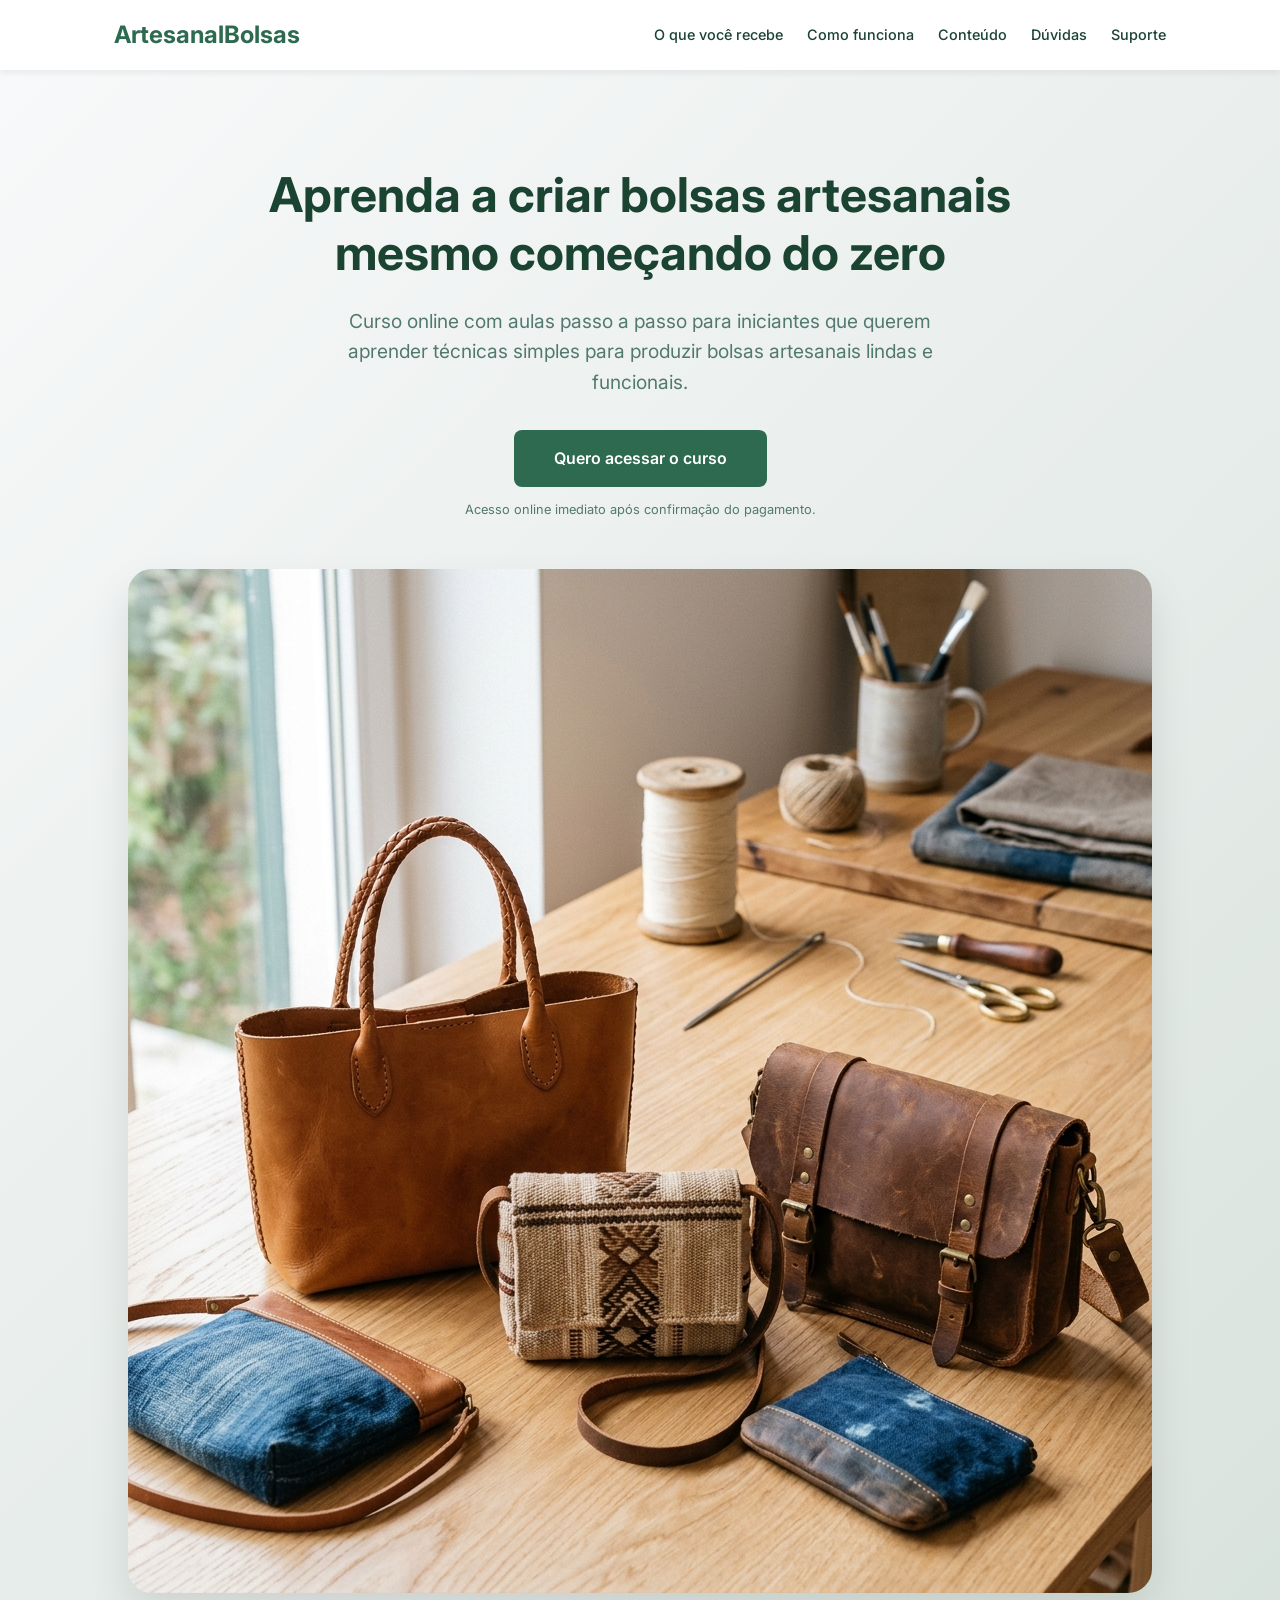
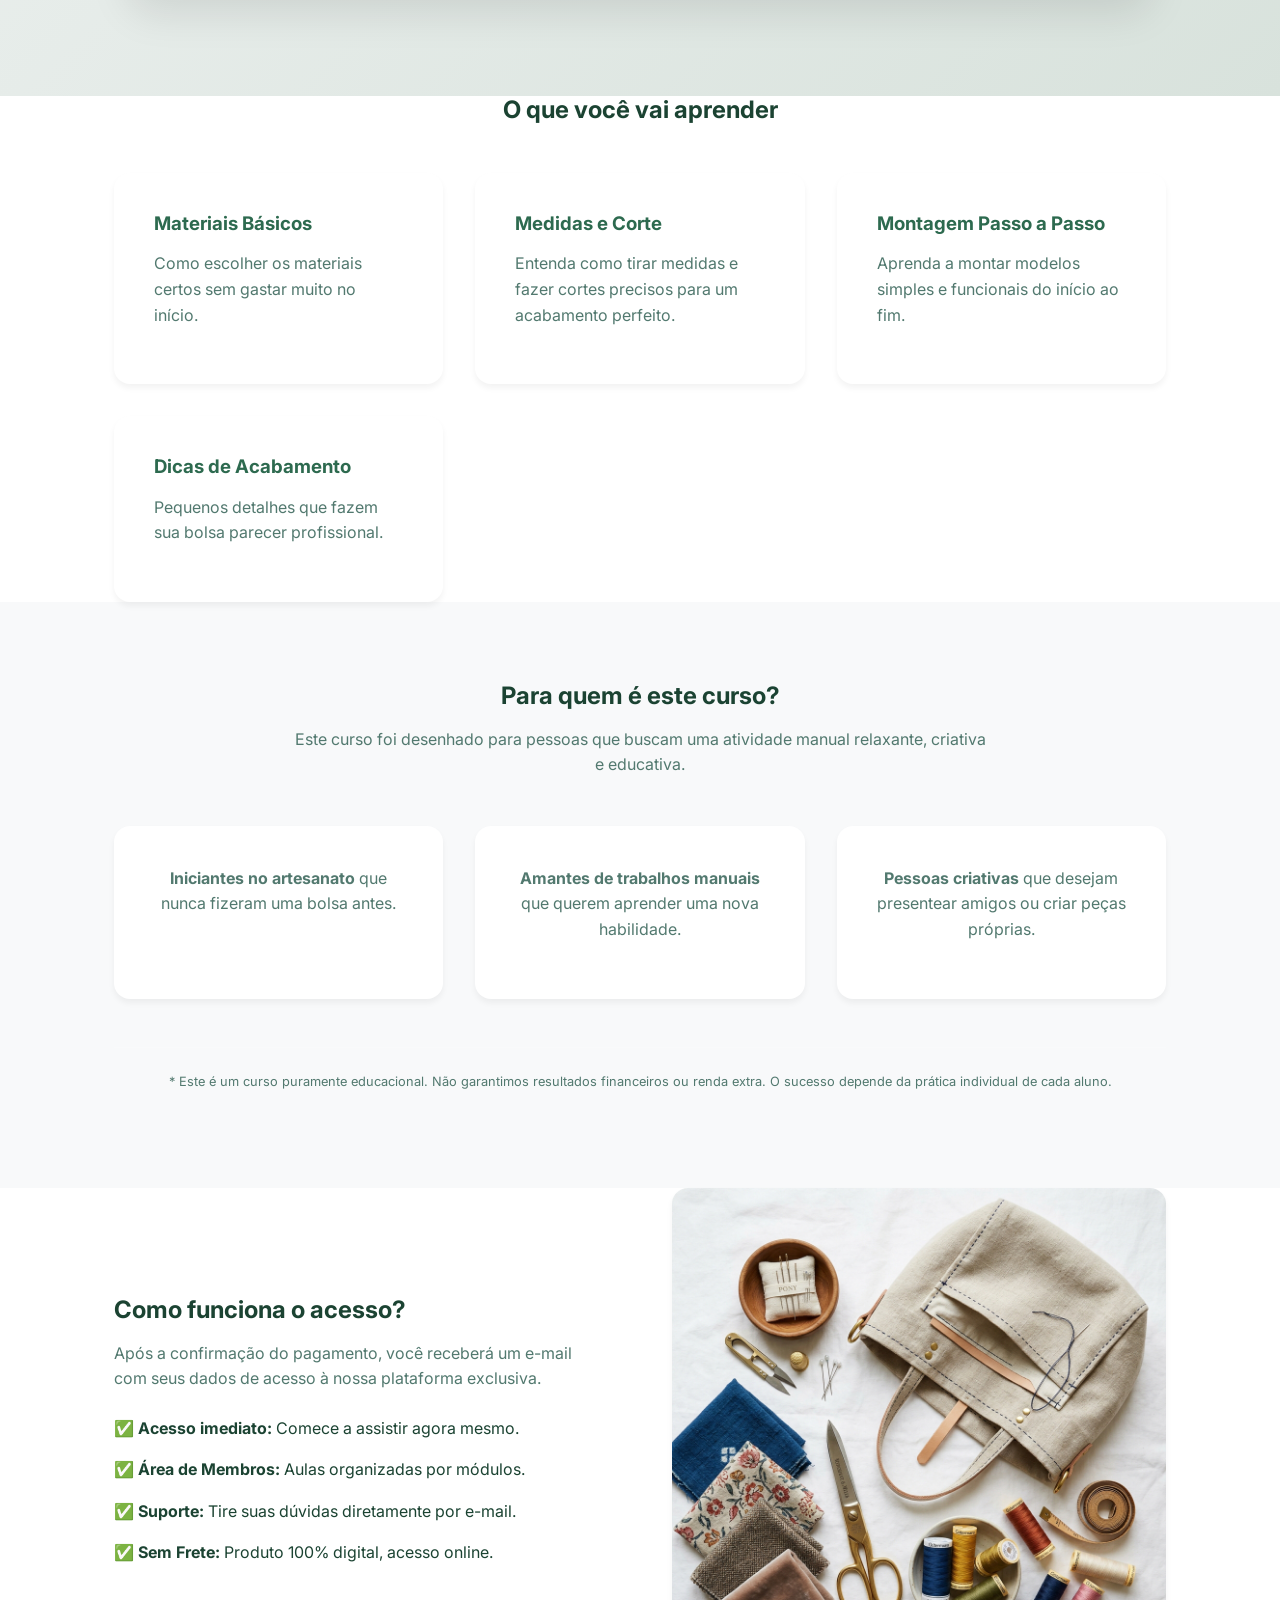
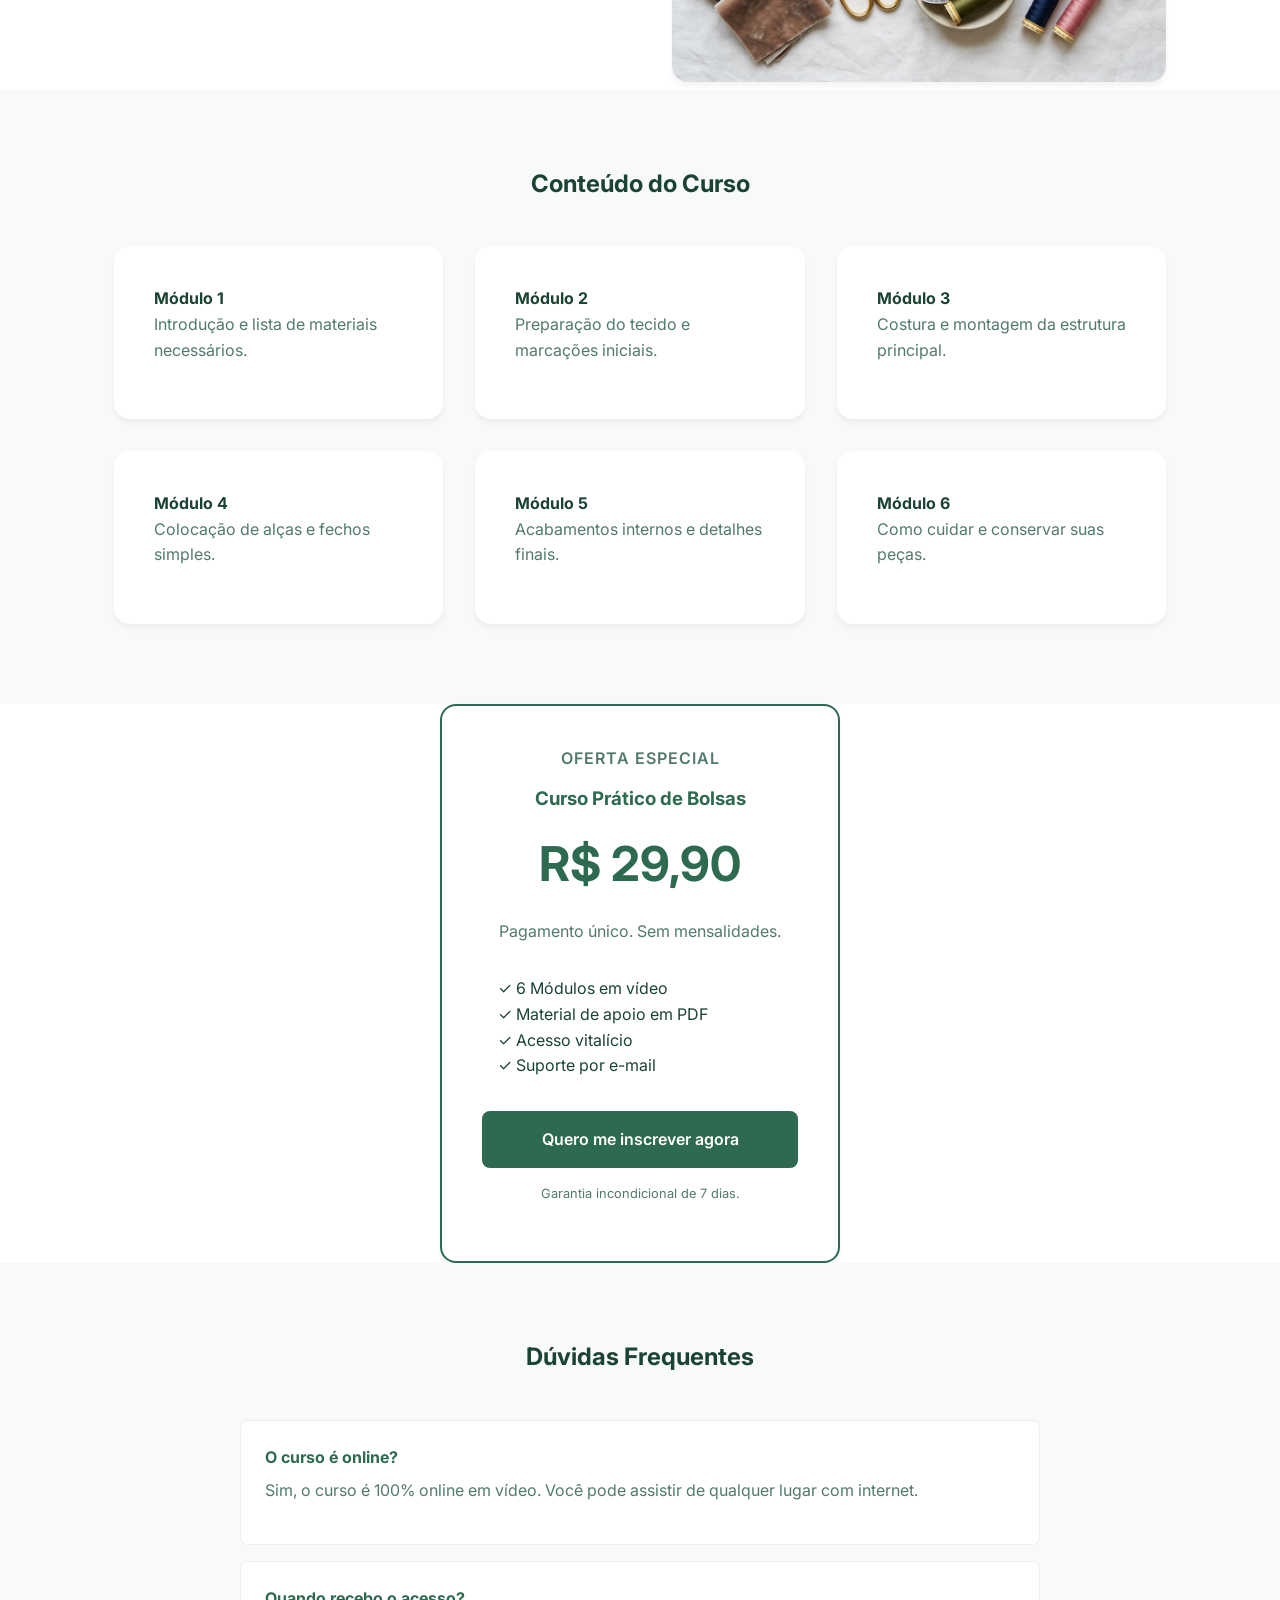
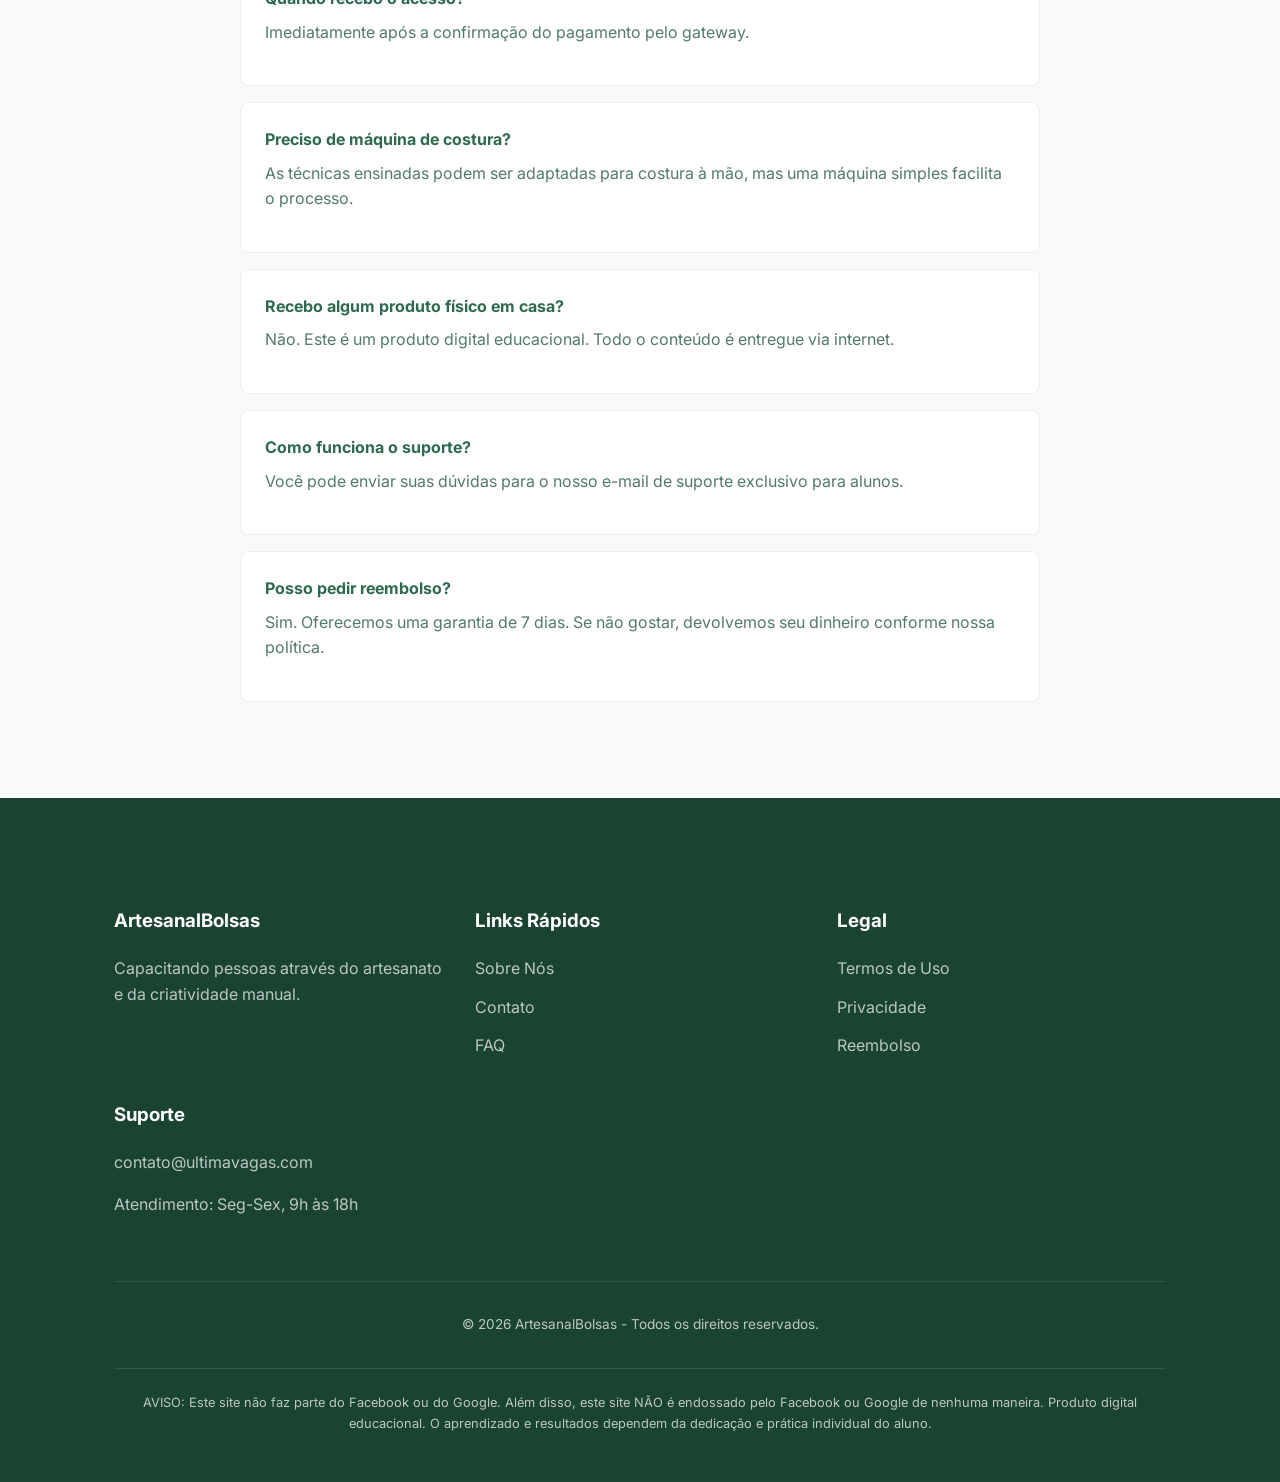
==== index.html @ 2ac066bf "Initial commit: KYC site for Artisanal Bags Course" ====
<!DOCTYPE html>
<html lang="pt-BR">
<head>
    <meta charset="UTF-8">
    <meta name="viewport" content="width=device-width, initial-scale=1.0">
    <title>Curso Prático de Bolsas Artesanais para Iniciantes | Aprenda do Zero</title>
    <meta name="description" content="Aprenda a criar bolsas artesanais lindas e funcionais com nosso curso online passo a passo para iniciantes. Acesso imediato e suporte garantido.">
    
    <!-- Open Graph -->
    <meta property="og:title" content="Curso Prático de Bolsas Artesanais para Iniciantes">
    <meta property="og:description" content="Aprenda técnicas simples de artesanato para criar suas próprias bolsas. Curso 100% online.">
    <meta property="og:image" content="assets/hero.png">
    <meta property="og:type" content="website">
    
    <link rel="stylesheet" href="css/style.css">
    
    <!-- Schema.org for Course -->
    <script type="application/ld+json">
    {
      "@context": "https://schema.org",
      "@type": "Course",
      "name": "Curso Prático de Bolsas Artesanais para Iniciantes",
      "description": "Curso online com aulas passo a passo para iniciantes que querem aprender técnicas simples para produzir bolsas artesanais.",
      "provider": {
        "@type": "Organization",
        "name": "Bolsas Artesanais Online",
        "sameAs": "https://dlocal.ultimavagas.com"
      }
    }
    </script>
</head>
<body>

    <header>
        <div class="container">
            <a href="index.html" class="logo">ArtesanalBolsas</a>
            <nav>
                <ul>
                    <li><a href="#aprender">O que você recebe</a></li>
                    <li><a href="#como-funciona">Como funciona</a></li>
                    <li><a href="#conteudo">Conteúdo</a></li>
                    <li><a href="#duvidas">Dúvidas</a></li>
                    <li><a href="pages/contato.html">Suporte</a></li>
                </ul>
            </nav>
        </div>
    </header>

    <main>
        <!-- Hero Section -->
        <section class="hero">
            <div class="container">
                <h1>Aprenda a criar bolsas artesanais mesmo começando do zero</h1>
                <p>Curso online com aulas passo a passo para iniciantes que querem aprender técnicas simples para produzir bolsas artesanais lindas e funcionais.</p>
                <a href="#preco" class="btn btn-primary">Quero acessar o curso</a>
                <span class="sub-btn-text">Acesso online imediato após confirmação do pagamento.</span>
                <img src="assets/hero.png" alt="Bolsas Artesanais" class="hero-img">
            </div>
        </section>

        <!-- Learning Section -->
        <section id="aprender" class="container">
            <h2 style="text-align: center;">O que você vai aprender</h2>
            <div class="grid">
                <div class="card">
                    <h3>Materiais Básicos</h3>
                    <p>Como escolher os materiais certos sem gastar muito no início.</p>
                </div>
                <div class="card">
                    <h3>Medidas e Corte</h3>
                    <p>Entenda como tirar medidas e fazer cortes precisos para um acabamento perfeito.</p>
                </div>
                <div class="card">
                    <h3>Montagem Passo a Passo</h3>
                    <p>Aprenda a montar modelos simples e funcionais do início ao fim.</p>
                </div>
                <div class="card">
                    <h3>Dicas de Acabamento</h3>
                    <p>Pequenos detalhes que fazem sua bolsa parecer profissional.</p>
                </div>
            </div>
        </section>

        <!-- For Whom Section -->
        <section style="background-color: var(--bg-light);">
            <div class="container" style="text-align: center;">
                <h2>Para quem é este curso?</h2>
                <p style="max-width: 700px; margin: 0 auto 3rem;">Este curso foi desenhado para pessoas que buscam uma atividade manual relaxante, criativa e educativa.</p>
                <div class="grid">
                    <div class="card">
                        <p><strong>Iniciantes no artesanato</strong> que nunca fizeram uma bolsa antes.</p>
                    </div>
                    <div class="card">
                        <p><strong>Amantes de trabalhos manuais</strong> que querem aprender uma nova habilidade.</p>
                    </div>
                    <div class="card">
                        <p><strong>Pessoas criativas</strong> que desejam presentear amigos ou criar peças próprias.</p>
                    </div>
                </div>
                <p class="compliance-notice" style="color: var(--text-light); margin-top: 3rem;">* Este é um curso puramente educacional. Não garantimos resultados financeiros ou renda extra. O sucesso depende da prática individual de cada aluno.</p>
            </div>
        </section>

        <!-- How it works Section -->
        <section id="como-funciona" class="container">
            <div style="display: flex; align-items: center; gap: 4rem; flex-wrap: wrap;">
                <div style="flex: 1; min-width: 300px;">
                    <h2>Como funciona o acesso?</h2>
                    <p>Após a confirmação do pagamento, você receberá um e-mail com seus dados de acesso à nossa plataforma exclusiva.</p>
                    <ul style="list-style: none; margin-top: 1.5rem;">
                        <li style="margin-bottom: 1rem;">✅ <strong>Acesso imediato:</strong> Comece a assistir agora mesmo.</li>
                        <li style="margin-bottom: 1rem;">✅ <strong>Área de Membros:</strong> Aulas organizadas por módulos.</li>
                        <li style="margin-bottom: 1rem;">✅ <strong>Suporte:</strong> Tire suas dúvidas diretamente por e-mail.</li>
                        <li style="margin-bottom: 1rem;">✅ <strong>Sem Frete:</strong> Produto 100% digital, acesso online.</li>
                    </ul>
                </div>
                <div style="flex: 1; min-width: 300px;">
                    <img src="assets/materials.png" alt="Materiais de Costura" style="width: 100%; border-radius: 1rem; box-shadow: var(--shadow);">
                </div>
            </div>
        </section>

        <!-- Course Content Section -->
        <section id="conteudo" style="background-color: var(--bg-light);">
            <div class="container">
                <h2 style="text-align: center;">Conteúdo do Curso</h2>
                <div class="grid">
                    <div class="card">
                        <h4>Módulo 1</h4>
                        <p>Introdução e lista de materiais necessários.</p>
                    </div>
                    <div class="card">
                        <h4>Módulo 2</h4>
                        <p>Preparação do tecido e marcações iniciais.</p>
                    </div>
                    <div class="card">
                        <h4>Módulo 3</h4>
                        <p>Costura e montagem da estrutura principal.</p>
                    </div>
                    <div class="card">
                        <h4>Módulo 4</h4>
                        <p>Colocação de alças e fechos simples.</p>
                    </div>
                    <div class="card">
                        <h4>Módulo 5</h4>
                        <p>Acabamentos internos e detalhes finais.</p>
                    </div>
                    <div class="card">
                        <h4>Módulo 6</h4>
                        <p>Como cuidar e conservar suas peças.</p>
                    </div>
                </div>
            </div>
        </section>

        <!-- Pricing Section -->
        <section id="preco" class="container">
            <div class="pricing-card card">
                <p style="font-weight: 600; text-transform: uppercase; letter-spacing: 1px;">Oferta Especial</p>
                <h3>Curso Prático de Bolsas</h3>
                <div class="price">R$ 29,90</div>
                <p>Pagamento único. Sem mensalidades.</p>
                <ul style="list-style: none; text-align: left; margin: 2rem 0; padding-left: 1rem;">
                    <li>✓ 6 Módulos em vídeo</li>
                    <li>✓ Material de apoio em PDF</li>
                    <li>✓ Acesso vitalício</li>
                    <li>✓ Suporte por e-mail</li>
                </ul>
                <a href="#" class="btn btn-primary" style="width: 100%;">Quero me inscrever agora</a>
                <p style="font-size: 0.8rem; margin-top: 1rem;">Garantia incondicional de 7 dias.</p>
            </div>
        </section>

        <!-- FAQ Section -->
        <section id="duvidas" class="faq">
            <div class="container">
                <h2 style="text-align: center;">Dúvidas Frequentes</h2>
                <div style="max-width: 800px; margin: 3rem auto 0;">
                    <div class="faq-item">
                        <h4>O curso é online?</h4>
                        <p>Sim, o curso é 100% online em vídeo. Você pode assistir de qualquer lugar com internet.</p>
                    </div>
                    <div class="faq-item">
                        <h4>Quando recebo o acesso?</h4>
                        <p>Imediatamente após a confirmação do pagamento pelo gateway.</p>
                    </div>
                    <div class="faq-item">
                        <h4>Preciso de máquina de costura?</h4>
                        <p>As técnicas ensinadas podem ser adaptadas para costura à mão, mas uma máquina simples facilita o processo.</p>
                    </div>
                    <div class="faq-item">
                        <h4>Recebo algum produto físico em casa?</h4>
                        <p>Não. Este é um produto digital educacional. Todo o conteúdo é entregue via internet.</p>
                    </div>
                    <div class="faq-item">
                        <h4>Como funciona o suporte?</h4>
                        <p>Você pode enviar suas dúvidas para o nosso e-mail de suporte exclusivo para alunos.</p>
                    </div>
                    <div class="faq-item">
                        <h4>Posso pedir reembolso?</h4>
                        <p>Sim. Oferecemos uma garantia de 7 dias. Se não gostar, devolvemos seu dinheiro conforme nossa política.</p>
                    </div>
                </div>
            </div>
        </section>
    </main>

    <footer>
        <div class="container">
            <div class="grid">
                <div>
                    <h3>ArtesanalBolsas</h3>
                    <p>Capacitando pessoas através do artesanato e da criatividade manual.</p>
                </div>
                <div>
                    <h3>Links Rápidos</h3>
                    <ul>
                        <li><a href="pages/sobre.html">Sobre Nós</a></li>
                        <li><a href="pages/contato.html">Contato</a></li>
                        <li><a href="#duvidas">FAQ</a></li>
                    </ul>
                </div>
                <div>
                    <h3>Legal</h3>
                    <ul>
                        <li><a href="pages/termos-de-uso.html">Termos de Uso</a></li>
                        <li><a href="pages/politica-de-privacidade.html">Privacidade</a></li>
                        <li><a href="pages/politica-de-reembolso.html">Reembolso</a></li>
                    </ul>
                </div>
                <div>
                    <h3>Suporte</h3>
                    <p>contato@ultimavagas.com</p>
                    <p>Atendimento: Seg-Sex, 9h às 18h</p>
                </div>
            </div>
            <div class="footer-bottom">
                <p>&copy; 2026 ArtesanalBolsas - Todos os direitos reservados.</p>
                <div class="compliance-notice">
                    <p>AVISO: Este site não faz parte do Facebook ou do Google. Além disso, este site NÃO é endossado pelo Facebook ou Google de nenhuma maneira. Produto digital educacional. O aprendizado e resultados dependem da dedicação e prática individual do aluno.</p>
                </div>
            </div>
        </div>
    </footer>

</body>
</html>
---- css/style.css ----
@import url('https://fonts.googleapis.com/css2?family=Inter:wght@300;400;600;700&display=swap');

:root {
    --primary: #2D6A4F;
    --primary-light: #40916C;
    --secondary: #D8E2DC;
    --accent: #B7E4C7;
    --text-dark: #1B4332;
    --text-light: #52796F;
    --bg-light: #F8F9FA;
    --white: #FFFFFF;
    --shadow: 0 4px 6px rgba(0, 0, 0, 0.05);
    --transition: all 0.3s ease;
}

* {
    margin: 0;
    padding: 0;
    box-sizing: border-box;
}

body {
    font-family: 'Inter', sans-serif;
    line-height: 1.6;
    color: var(--text-dark);
    background-color: var(--white);
    overflow-x: hidden;
}

/* Typography */
h1, h2, h3 {
    font-weight: 700;
    line-height: 1.2;
    margin-bottom: 1rem;
}

p {
    margin-bottom: 1rem;
    color: var(--text-light);
}

/* Layout */
.container {
    max-width: 1100px;
    margin: 0 auto;
    padding: 0 1.5rem;
}

section {
    padding: 5rem 0;
}

/* Header */
header {
    background: var(--white);
    padding: 1rem 0;
    box-shadow: var(--shadow);
    position: sticky;
    top: 0;
    z-index: 1000;
}

header .container {
    display: flex;
    justify-content: space-between;
    align-items: center;
}

.logo {
    font-size: 1.5rem;
    font-weight: 700;
    color: var(--primary);
    text-decoration: none;
}

nav ul {
    display: flex;
    list-style: none;
    gap: 1.5rem;
}

nav a {
    text-decoration: none;
    color: var(--text-dark);
    font-weight: 500;
    font-size: 0.9rem;
    transition: var(--transition);
}

nav a:hover {
    color: var(--primary);
}

/* Hero */
.hero {
    background: linear-gradient(135deg, var(--bg-light) 0%, var(--secondary) 100%);
    padding: 6rem 0;
    text-align: center;
}

.hero h1 {
    font-size: 3rem;
    max-width: 800px;
    margin: 0 auto 1.5rem;
}

.hero p {
    font-size: 1.2rem;
    max-width: 600px;
    margin: 0 auto 2rem;
}

.hero-img {
    margin-top: 3rem;
    border-radius: 1.5rem;
    box-shadow: 0 20px 40px rgba(0,0,0,0.1);
    max-width: 100%;
    height: auto;
}

/* Buttons */
.btn {
    display: inline-block;
    padding: 1rem 2.5rem;
    border-radius: 0.5rem;
    font-weight: 600;
    text-decoration: none;
    transition: var(--transition);
    cursor: pointer;
    border: none;
}

.btn-primary {
    background-color: var(--primary);
    color: var(--white);
}

.btn-primary:hover {
    background-color: var(--primary-light);
    transform: translateY(-2px);
    box-shadow: 0 4px 15px rgba(45, 106, 79, 0.3);
}

.sub-btn-text {
    display: block;
    font-size: 0.8rem;
    margin-top: 0.8rem;
    color: var(--text-light);
}

/* Features/Grid */
.grid {
    display: grid;
    grid-template-columns: repeat(auto-fit, minmax(300px, 1fr));
    gap: 2rem;
    margin-top: 3rem;
}

.card {
    background: var(--white);
    padding: 2.5rem;
    border-radius: 1rem;
    box-shadow: var(--shadow);
    transition: var(--transition);
}

.card:hover {
    transform: translateY(-5px);
}

.card h3 {
    color: var(--primary);
}

/* FAQ */
.faq {
    background: var(--bg-light);
}

.faq-item {
    background: var(--white);
    margin-bottom: 1rem;
    padding: 1.5rem;
    border-radius: 0.5rem;
    border: 1px solid #eee;
}

.faq-item h4 {
    margin-bottom: 0.5rem;
    color: var(--primary);
}

/* Footer */
footer {
    background: var(--text-dark);
    color: var(--white);
    padding: 4rem 0 2rem;
}

footer .grid {
    border-bottom: 1px solid rgba(255,255,255,0.1);
    padding-bottom: 3rem;
    margin-bottom: 2rem;
}

footer h3 {
    color: var(--white);
    margin-bottom: 1.5rem;
}

footer p {
    color: rgba(255,255,255,0.7);
}

footer ul {
    list-style: none;
}

footer ul li {
    margin-bottom: 0.8rem;
}

footer a {
    color: rgba(255,255,255,0.7);
    text-decoration: none;
    transition: var(--transition);
}

footer a:hover {
    color: var(--accent);
}

.footer-bottom {
    text-align: center;
    font-size: 0.85rem;
    color: rgba(255,255,255,0.5);
}

.compliance-notice {
    margin-top: 2rem;
    font-size: 0.8rem;
    border-top: 1px solid rgba(255,255,255,0.1);
    padding-top: 1.5rem;
}

/* Pricing Card */
.pricing-card {
    max-width: 400px;
    margin: 0 auto;
    text-align: center;
    border: 2px solid var(--primary);
}

.price {
    font-size: 3rem;
    font-weight: 700;
    color: var(--primary);
    margin: 1rem 0;
}

/* Legal Pages */
.legal-content {
    max-width: 800px;
    margin: 0 auto;
    padding: 4rem 1.5rem;
}

.legal-content h1 {
    margin-bottom: 2rem;
    color: var(--primary);
}

.legal-content section {
    padding: 1.5rem 0;
}

/* Mobile adjustments */
@media (max-width: 768px) {
    .hero h1 {
        font-size: 2rem;
    }
    nav ul {
        display: none; /* In a real app we'd have a menu, but for KYC a clean desktop view is fine or we can keep it simple */
    }
    .grid {
        grid-template-columns: 1fr;
    }
}
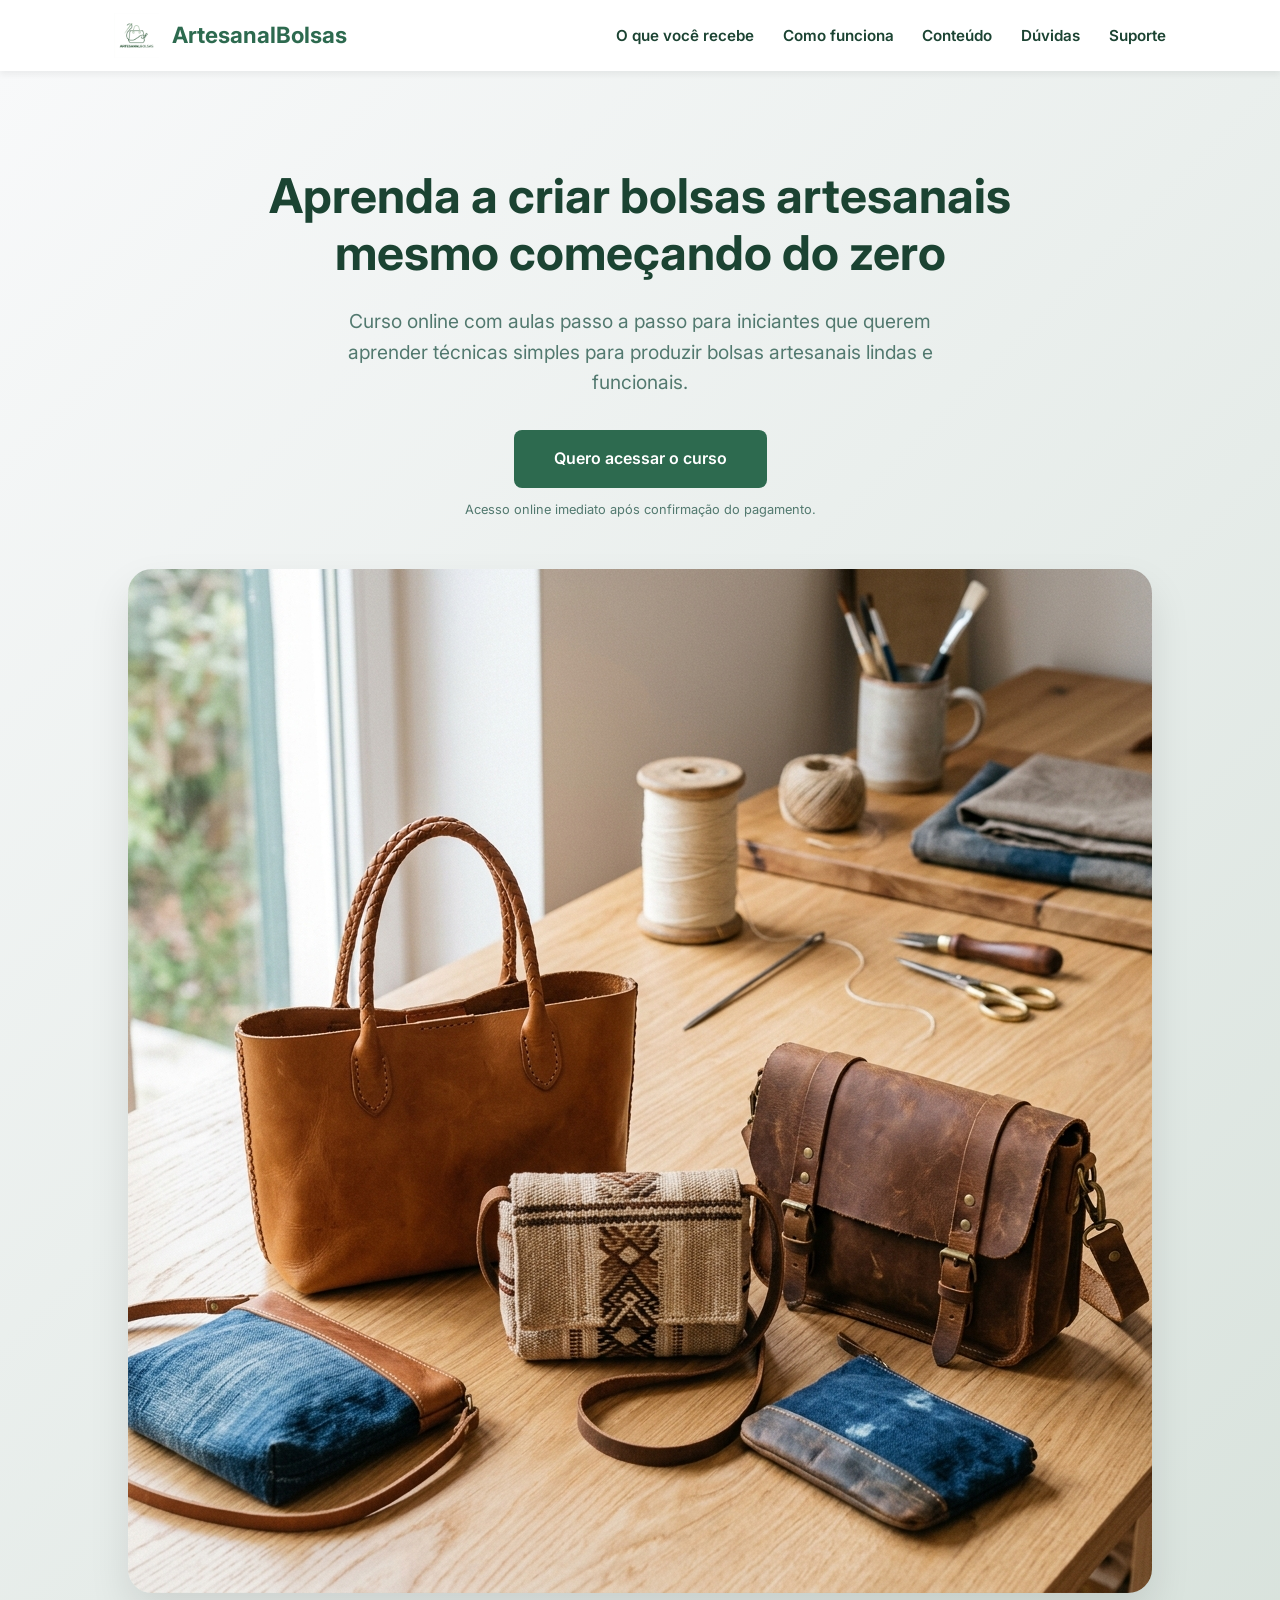
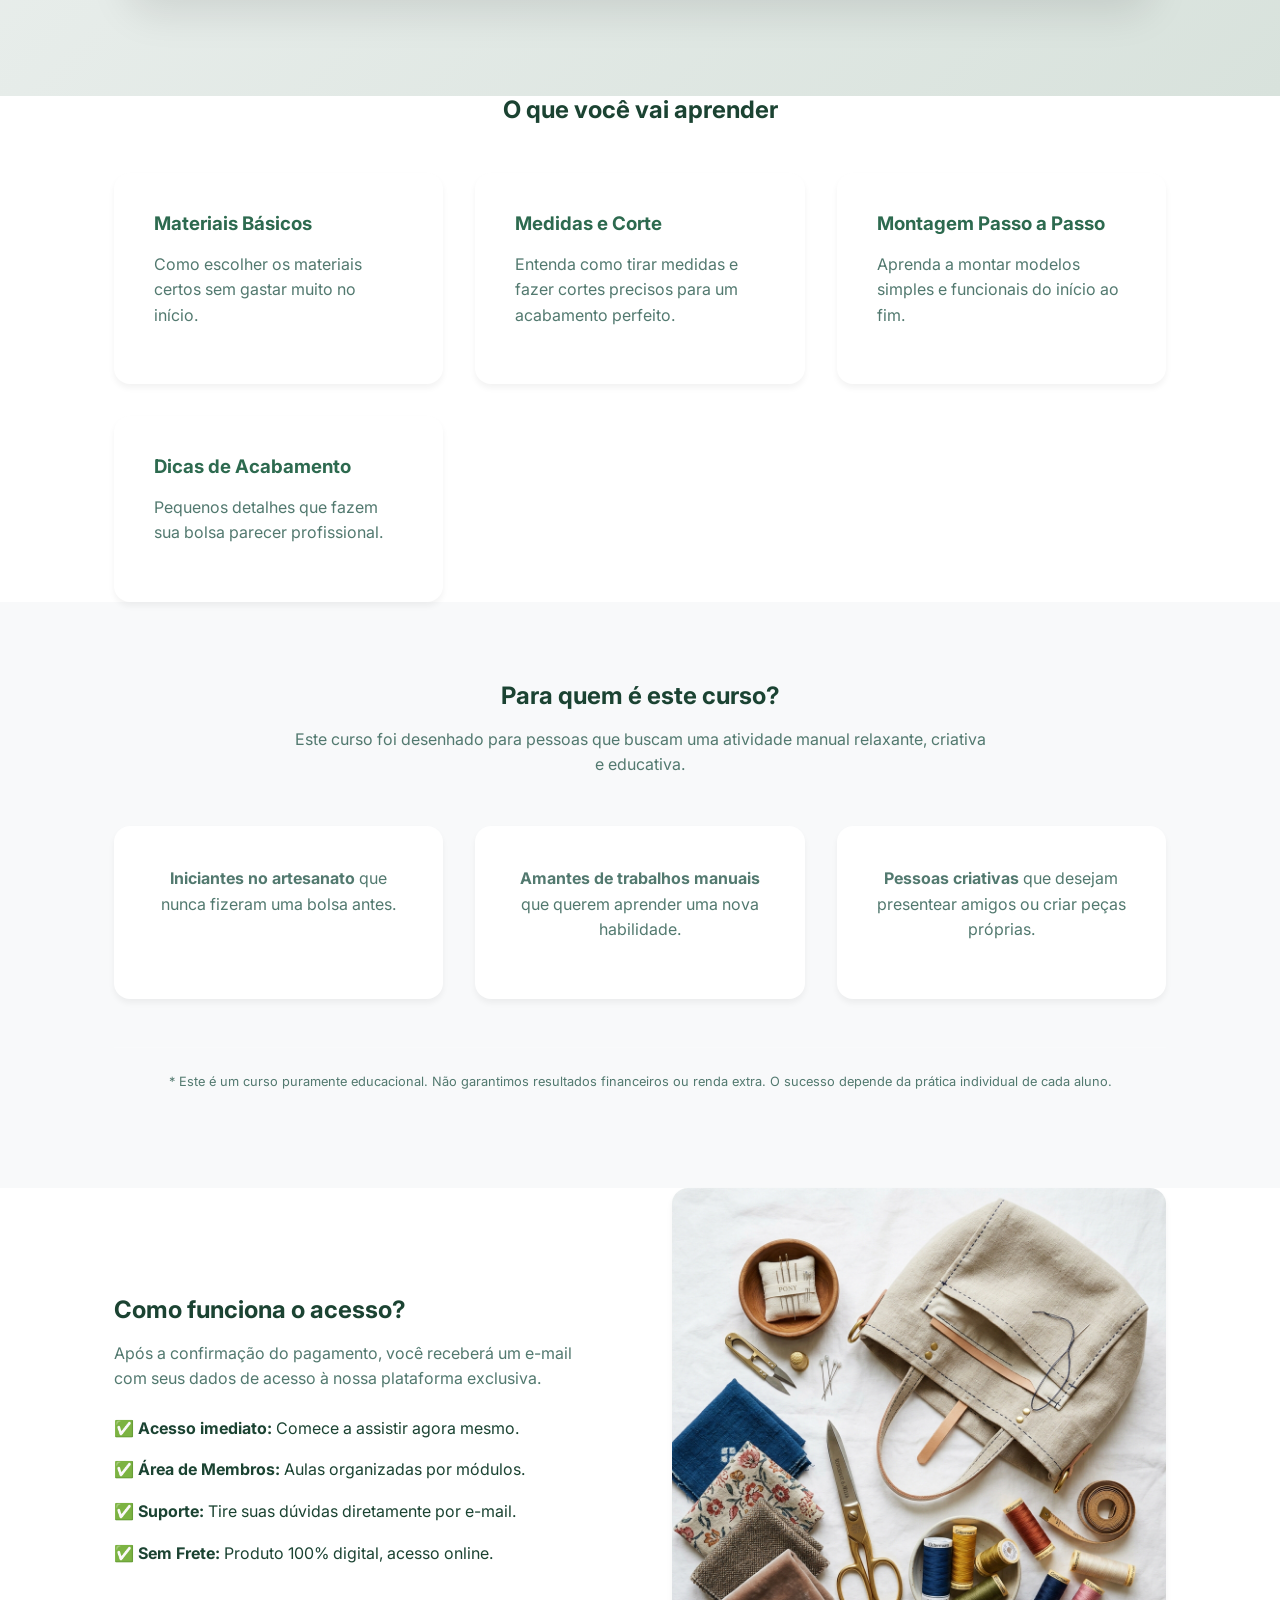
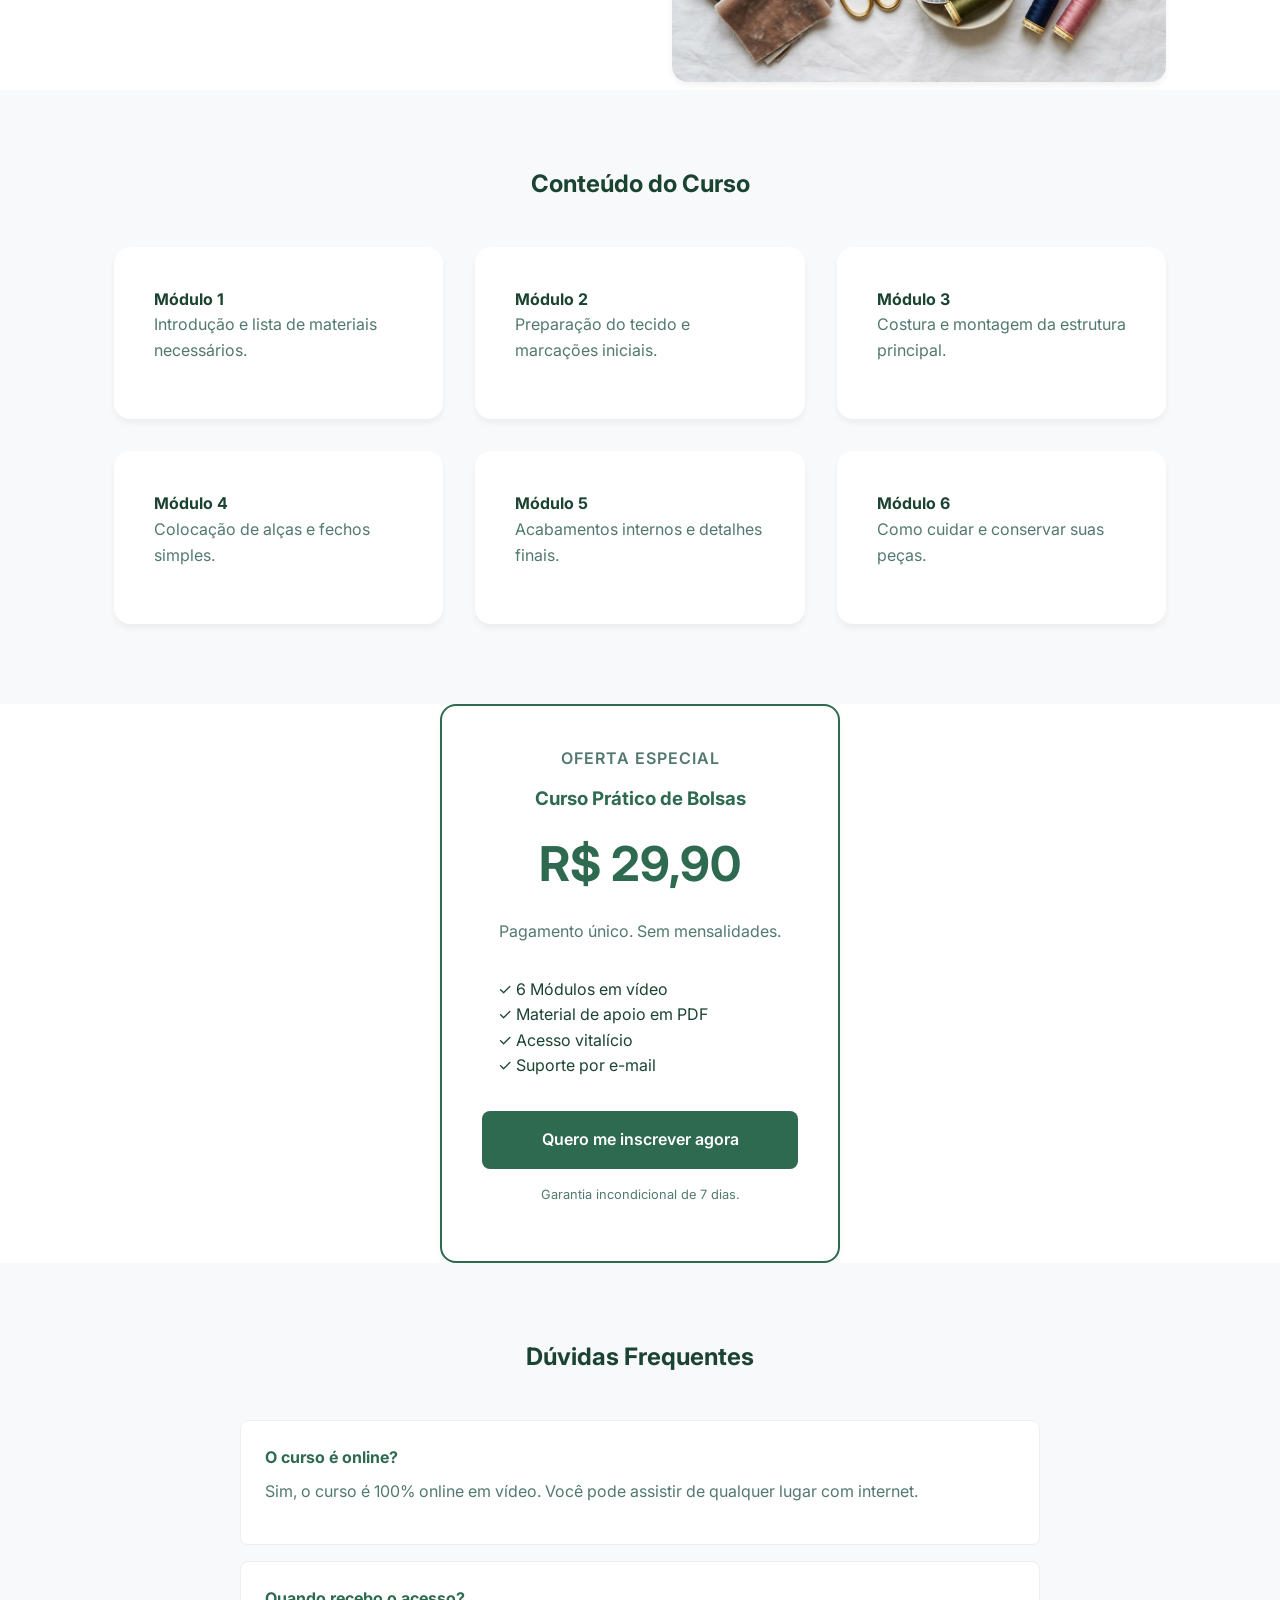
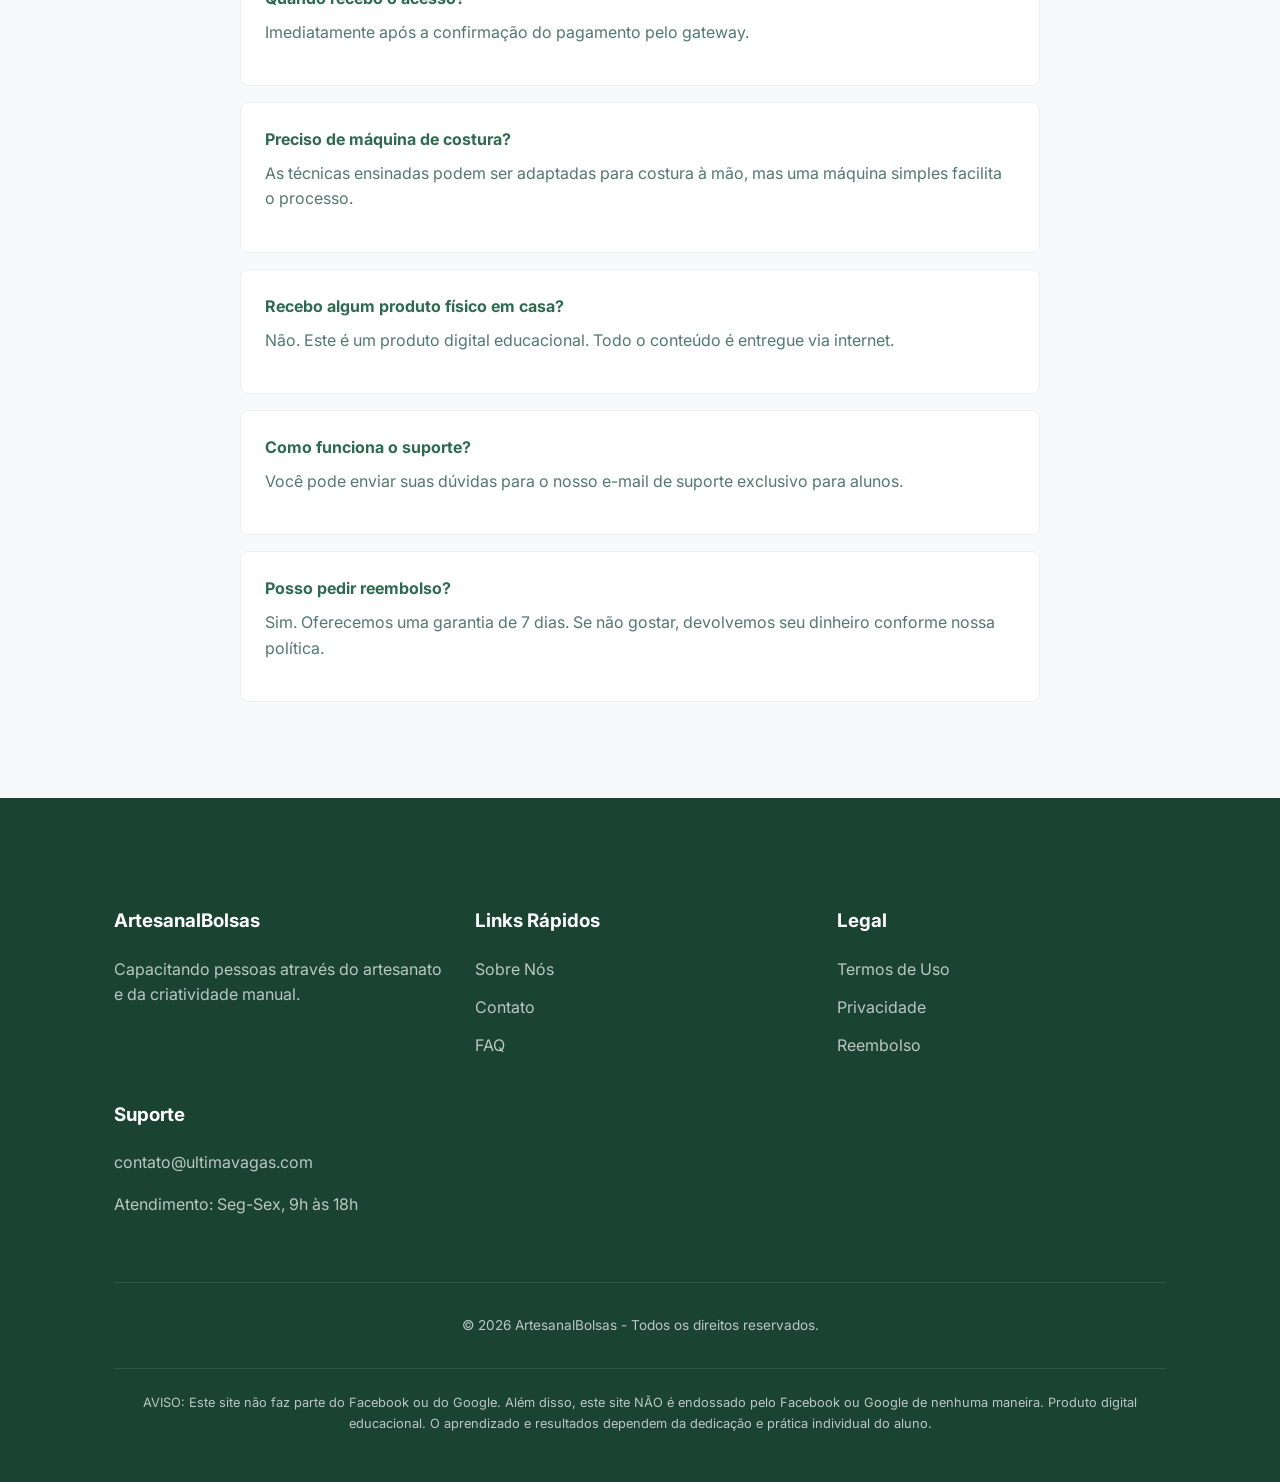
==== commit 3015ebe3: "Improve header: Added professional logo and responsive mobile menu" ====
--- a/index.html
+++ b/index.html
@@ -33,8 +33,16 @@
 
     <header>
         <div class="container">
-            <a href="index.html" class="logo">ArtesanalBolsas</a>
-            <nav>
+            <a href="index.html" class="logo">
+                <img src="assets/logo.png" alt="ArtesanalBolsas Logo">
+                ArtesanalBolsas
+            </a>
+            <div class="menu-toggle" id="mobile-menu">
+                <span></span>
+                <span></span>
+                <span></span>
+            </div>
+            <nav id="nav-menu">
                 <ul>
                     <li><a href="#aprender">O que você recebe</a></li>
                     <li><a href="#como-funciona">Como funciona</a></li>
@@ -243,5 +251,20 @@
         </div>
     </footer>
 
+    <script>
+        const menuToggle = document.getElementById('mobile-menu');
+        const navMenu = document.getElementById('nav-menu');
+        const navLinks = document.querySelectorAll('nav ul li a');
+
+        menuToggle.addEventListener('click', () => {
+            navMenu.classList.toggle('active');
+        });
+
+        navLinks.forEach(link => {
+            link.addEventListener('click', () => {
+                navMenu.classList.remove('active');
+            });
+        });
+    </script>
 </body>
 </html>
--- a/css/style.css
+++ b/css/style.css
@@ -53,7 +53,7 @@
 /* Header */
 header {
     background: var(--white);
-    padding: 1rem 0;
+    padding: 0.8rem 0;
     box-shadow: var(--shadow);
     position: sticky;
     top: 0;
@@ -67,28 +67,54 @@
 }
 
 .logo {
-    font-size: 1.5rem;
+    display: flex;
+    align-items: center;
+    gap: 0.8rem;
+    font-size: 1.4rem;
     font-weight: 700;
     color: var(--primary);
     text-decoration: none;
 }
 
+.logo img {
+    height: 45px;
+    width: auto;
+}
+
+/* Nav Menu */
 nav ul {
     display: flex;
     list-style: none;
-    gap: 1.5rem;
+    gap: 1.8rem;
 }
 
 nav a {
     text-decoration: none;
     color: var(--text-dark);
-    font-weight: 500;
-    font-size: 0.9rem;
+    font-weight: 600;
+    font-size: 0.95rem;
     transition: var(--transition);
 }
 
 nav a:hover {
     color: var(--primary);
+}
+
+/* Mobile Menu Toggle */
+.menu-toggle {
+    display: none;
+    flex-direction: column;
+    gap: 5px;
+    cursor: pointer;
+    padding: 5px;
+}
+
+.menu-toggle span {
+    width: 25px;
+    height: 3px;
+    background-color: var(--primary);
+    border-radius: 2px;
+    transition: var(--transition);
 }
 
 /* Hero */
@@ -275,13 +301,46 @@
 }
 
 /* Mobile adjustments */
-@media (max-width: 768px) {
+@media (max-width: 992px) {
+    header .container {
+        padding: 0 1rem;
+    }
+
+    .menu-toggle {
+        display: flex;
+        z-index: 1001;
+    }
+
+    nav {
+        position: fixed;
+        top: 0;
+        right: -100%;
+        width: 70%;
+        height: 100vh;
+        background: var(--white);
+        box-shadow: -10px 0 30px rgba(0,0,0,0.1);
+        transition: 0.4s ease;
+        padding: 5rem 2rem;
+        z-index: 1000;
+    }
+
+    nav.active {
+        right: 0;
+    }
+
+    nav ul {
+        flex-direction: column;
+        gap: 2rem;
+    }
+
+    nav a {
+        font-size: 1.2rem;
+    }
+
     .hero h1 {
-        font-size: 2rem;
-    }
-    nav ul {
-        display: none; /* In a real app we'd have a menu, but for KYC a clean desktop view is fine or we can keep it simple */
-    }
+        font-size: 2.2rem;
+    }
+
     .grid {
         grid-template-columns: 1fr;
     }
